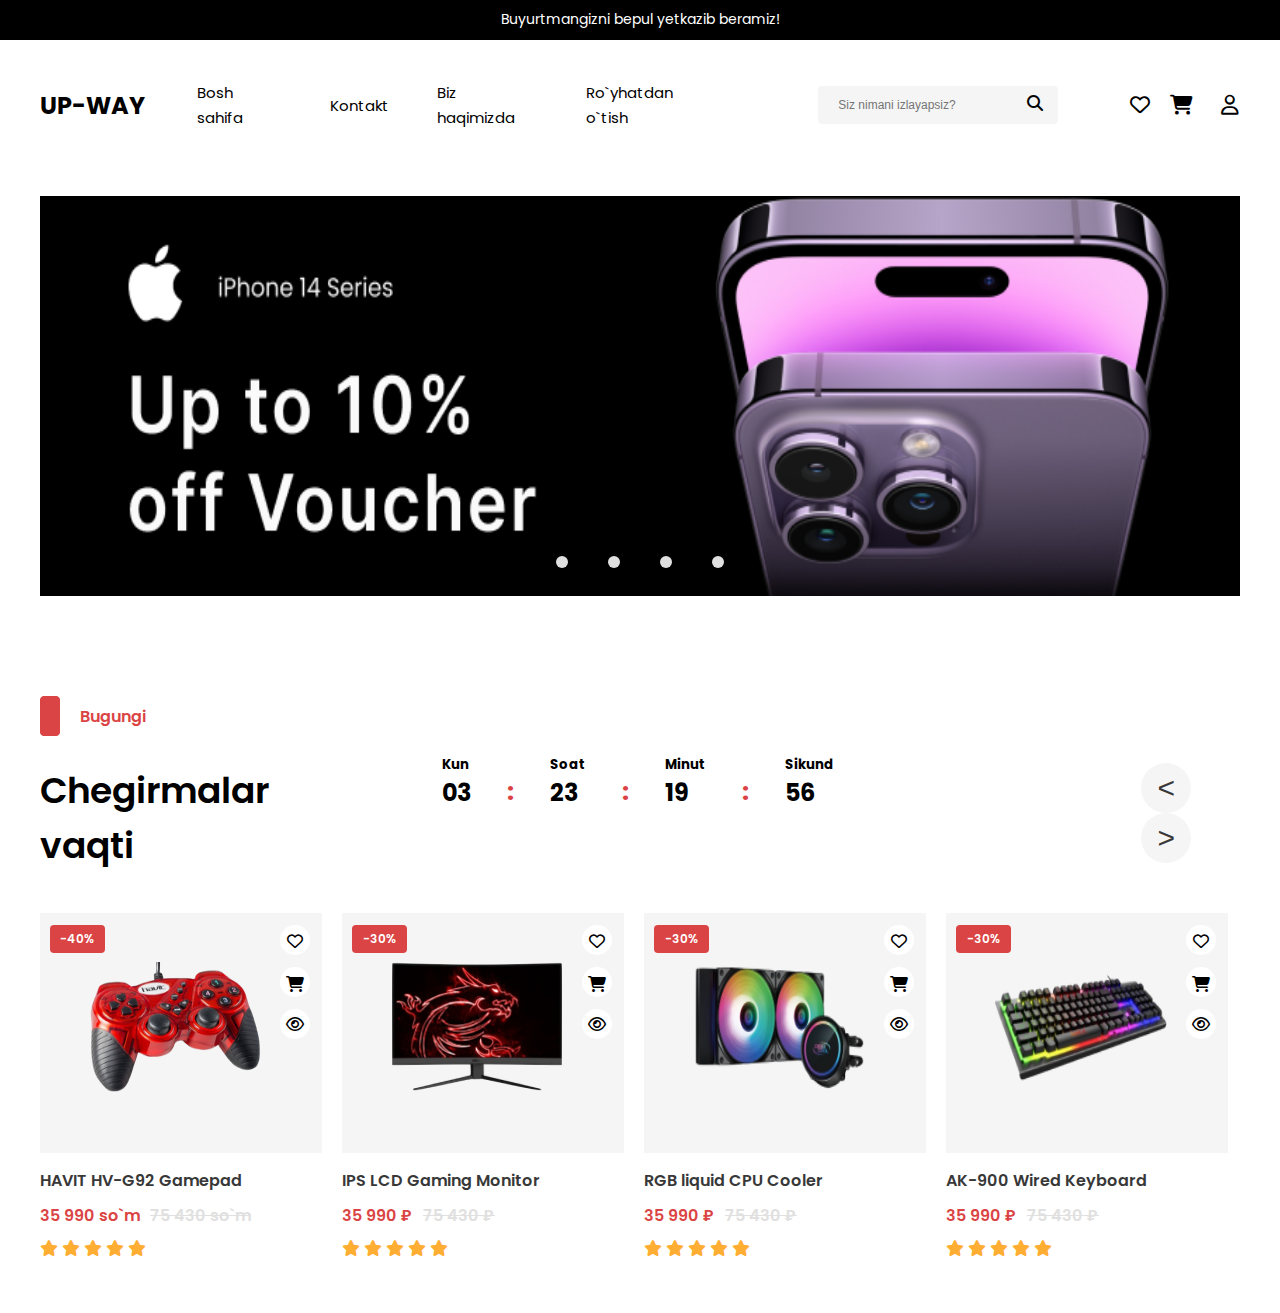
==== index.html @ 51e3fa1f "main" ====
<!DOCTYPE html>
<html lang="en">
<head>
    <meta charset="UTF-8">
    <meta name="viewport" content="width=device-width, initial-scale=1.0">
    <title>Document</title>
    <link rel="stylesheet" href="style/style.css">
    <link rel="stylesheet" href="fontawesome-free-6.5.1-web/css/all.min.css">
    <link rel="preconnect" href="https://fonts.googleapis.com">
<link rel="preconnect" href="https://fonts.gstatic.com" crossorigin>
<link href="https://fonts.googleapis.com/css2?family=Poppins&display=swap" rel="stylesheet">
</head>
<body>
    <header>
        <div class="head_content">
            <p>Buyurtmangizni bepul yetkazib beramiz!</p>
 </div>
     <nav class="navbar">
        <p class="logo">UP-WAY</p>
        <ul class="menu">
            <li><a href="">Bosh sahifa</a></li>
            <li><a href="">Kontakt</a></li>
            <li><a href="">Biz haqimizda</a></li>
            <li><a href="">Ro`yhatdan o`tish</a></li>
        </ul>
        <form  action="">
            <input class="search" type="text" placeholder="Siz nimani izlayapsiz?">
            <i class="fa-solid fa-magnifying-glass"></i>
        </form>
        <div class="iconca">
            <i class="fa-regular fa-heart"></i>
            <i class="fa-solid fa-cart-shopping"></i>
            <i class="fa-regular fa-user"></i>
        </div>
     </nav>
    </header>
    <main>
        <div class="slider-main">
        <div class="slider">
            <div class="slides">
                <input type="radio" name="radio-btn" id="radio1">
                <input type="radio" name="radio-btn" id="radio2">
                <input type="radio" name="radio-btn" id="radio3">
                <input type="radio" name="radio-btn" id="radio4">
                <div class="slide first">
                     <img src="img/ele.png" alt="">
                </div>
                <div class="slide">
                    <img src="img/Rectangle 20.png" alt="">
               </div>
               <div class="slide">
                <img src="img/Rectangle 21.png" alt="">
           </div>
           <div class="slide">
            <img src="img/Rectangle 22.png" alt="">
       </div>
       <div class="navigation-auto">
        <div class="auto-btn1"></div>
        <div class="auto-btn2"></div>
        <div class="auto-btn3"></div>
        <div class="auto-btn4"></div>
       </div>
            </div>
            <div class="navigation-manual">
                <label for="radio1" class="manual-btn"></label>
                <label for="radio2" class="manual-btn"></label>
                <label for="radio3" class="manual-btn"></label>
                <label for="radio4" class="manual-btn"></label>
            </div>
        </div>
    </div>
    <section class="container">
            <div class="day">
            <img src="img/Rectangle 18.png" alt="">
            <p>Bugungi</p>
        </div>
        <div class="sale-time">
            <p class="sale-time-p">Chegirmalar vaqti</p>
             <div class="time">
            <div class="days">
                <h5>Kun</h5>
                <h2>03</h2>
            </div>
            <p class="point">:</p>
            <div class="hours">
                <h5>Soat</h5>
                <h2>23</h2>
            </div>
            <p class="point">:</p>
            <div class="minutes">
                <h5>Minut</h5>
                <h2>19</h2>
            </div>
            <p class="point">:</p>
            <div class="seconds">
                <h5>Sikund</h5>
                <h2>56</h2>
            </div>
        </div>
             <div class="scroll">
                <button id="prev-slide" class="slide-button"><</button>
                <button id="next-slide" class="slide-button">></button>
            </div>
        </div>
        <div class="slider-wrapper">
            <div class="image-list">
        <div class="product">
            <div class="product-img">
               <p class="discount">-40%</p>
               <div class="product-iconca">
               <div class="heart">
                <i class="fa-regular fa-heart"></i>
            </div>
            <div class="shopping">
                <i class="fa-solid fa-cart-shopping"></i>
            </div>
            <div class="eye">
                <i class="fa-regular fa-eye"></i>
            </div>
        </div>
                <img src="img/g92-2-500x500 1.png" alt="">
            </div>
            <div class="slider-text">
                <p class="category">HAVIT HV-G92 Gamepad</p>
             <div class="price-buy">
                <p class="sale">35 990 so`m</p>
                <del class="price">
                    <p>75 430 so`m</p>
                </del>
             </div>
             <div class="star">
                <i class="fa-solid fa-star"></i>
                <i class="fa-solid fa-star"></i>
                <i class="fa-solid fa-star"></i>
                <i class="fa-solid fa-star"></i>
                <i class="fa-solid fa-star"></i>
            </div>
            </div>
        </div>
        <div class="product">
            <div class="product-img">
            <p class="discount">-30%</p>
            <div class="product-iconca">
            <div class="heart">
            <i class="fa-regular fa-heart"></i>
        </div>
        <div class="shopping">
            <i class="fa-solid fa-cart-shopping"></i>
        </div>
        <div class="eye">
            <i class="fa-regular fa-eye"></i>
        </div>
    </div>
                <img src="img/g27cq4-500x500 1.png" alt="">
            </div>
            <div class="details">
                <p class="category">IPS LCD Gaming Monitor</p>
             <div class="price-buy">
                <p class="sale">35 990 ₽</p>
                <del class="price">
                    <p>75 430 ₽</p>
                </del>
             </div>
            </div>
            <div class="star">
                <i class="fa-solid fa-star"></i>
                <i class="fa-solid fa-star"></i>
                <i class="fa-solid fa-star"></i>
                <i class="fa-solid fa-star"></i>
                <i class="fa-solid fa-star"></i>
            </div>
        </div>
        <div class="product">
            <div class="product-img">
            <p class="discount">-30%</p>
            <div class="product-iconca">
            <div class="heart">
            <i class="fa-regular fa-heart"></i>
        </div>
        <div class="shopping">
            <i class="fa-solid fa-cart-shopping"></i>
        </div>
        <div class="eye">
            <i class="fa-regular fa-eye"></i>
        </div>
    </div>
                <img src="img/gammaxx-l240-argb-1-500x500 1.png" alt="">
            </div>
            <div class="details">
                <p class="category">RGB liquid CPU Cooler</p>
             <div class="price-buy">
                <p class="sale">35 990 ₽</p>
                <del class="price">
                    <p>75 430 ₽</p>
                </del>
             </div>
            </div>
            <div class="star">
                <i class="fa-solid fa-star"></i>
                <i class="fa-solid fa-star"></i>
                <i class="fa-solid fa-star"></i>
                <i class="fa-solid fa-star"></i>
                <i class="fa-solid fa-star"></i>
            </div>
        </div>
        <div class="product">
            <div class="product-img">
            <p class="discount">-30%</p>
            <div class="product-iconca">
            <div class="heart">
            <i class="fa-regular fa-heart"></i>
        </div>
        <div class="shopping">
            <i class="fa-solid fa-cart-shopping"></i>
        </div>
        <div class="eye">
            <i class="fa-regular fa-eye"></i>
        </div>
    </div>
                <img src="img/ak-900-01-500x500 1.png" alt="">
            </div>
            <div class="details">
                <p class="category">AK-900 Wired Keyboard</p>
             <div class="price-buy">
                <p class="sale">35 990 ₽</p>
                <del class="price">
                    <p>75 430 ₽</p>
                </del>
             </div>
             <div class="star">
                <i class="fa-solid fa-star"></i>
                <i class="fa-solid fa-star"></i>
                <i class="fa-solid fa-star"></i>
                <i class="fa-solid fa-star"></i>
                <i class="fa-solid fa-star"></i>
            </div>
            </div>
        </div>
        <div class="product">
            <div class="product-img">
               <p class="discount">-40%</p>
               <div class="product-iconca">
               <div class="heart">
                <i class="fa-regular fa-heart"></i>
            </div>
            <div class="shopping">
                <i class="fa-solid fa-cart-shopping"></i>
            </div>
            <div class="eye">
                <i class="fa-regular fa-eye"></i>
            </div>
        </div>
                <img src="img/g92-2-500x500 1.png" alt="">
            </div>
            <div class="slider-text">
                <p class="category">HAVIT HV-G92 Gamepad</p>
             <div class="price-buy">
                <p class="sale">35 990 ₽</p>
                <del class="price">
                    <p>75 430 ₽</p>
                </del>
             </div>
             <div class="star">
                <i class="fa-solid fa-star"></i>
                <i class="fa-solid fa-star"></i>
                <i class="fa-solid fa-star"></i>
                <i class="fa-solid fa-star"></i>
                <i class="fa-solid fa-star"></i>
            </div>
            </div>
        </div>
        <div class="product">
            <div class="product-img">
            <p class="discount">-30%</p>
            <div class="product-iconca">
            <div class="heart">
            <i class="fa-regular fa-heart"></i>
        </div>
        <div class="shopping">
            <i class="fa-solid fa-cart-shopping"></i>
        </div>
        <div class="eye">
            <i class="fa-regular fa-eye"></i>
        </div>
    </div>
                <img src="img/g27cq4-500x500 1.png" alt="">
            </div>
            <div class="details">
                <p class="category">IPS LCD Gaming Monitor</p>
             <div class="price-buy">
                <p class="sale">35 990 ₽</p>
                <del class="price">
                    <p>75 430 ₽</p>
                </del>
             </div>
            </div>
            <div class="star">
                <i class="fa-solid fa-star"></i>
                <i class="fa-solid fa-star"></i>
                <i class="fa-solid fa-star"></i>
                <i class="fa-solid fa-star"></i>
                <i class="fa-solid fa-star"></i>
            </div>
        </div>
        <div class="product">
            <div class="product-img">
            <p class="discount">-30%</p>
            <div class="product-iconca">
            <div class="heart">
            <i class="fa-regular fa-heart"></i>
        </div>
        <div class="shopping">
            <i class="fa-solid fa-cart-shopping"></i>
        </div>
        <div class="eye">
            <i class="fa-regular fa-eye"></i>
        </div>
    </div>
                <img src="img/gammaxx-l240-argb-1-500x500 1.png" alt="">
            </div>
            <div class="details">
                <p class="category">RGB liquid CPU Cooler</p>
             <div class="price-buy">
                <p class="sale">35 990 so`m</p>
                <del class="price">
                    <p>75 430 s`om</p>
                </del>
             </div>
            </div>
            <div class="star">
                <i class="fa-solid fa-star"></i>
                <i class="fa-solid fa-star"></i>
                <i class="fa-solid fa-star"></i>
                <i class="fa-solid fa-star"></i>
                <i class="fa-solid fa-star"></i>
            </div>
        </div>
        <div class="product">
            <div class="product-img">
            <p class="discount">-30%</p>
            <div class="product-iconca">
            <div class="heart">
            <i class="fa-regular fa-heart"></i>
        </div>
        <div class="shopping">
            <i class="fa-solid fa-cart-shopping"></i>
        </div>
        <div class="eye">
            <i class="fa-regular fa-eye"></i>
        </div>
    </div>
                <img src="img/ak-900-01-500x500 1.png" alt="">
            </div>
            <div class="details">
                <p class="category">AK-900 Wired Keyboard</p>
             <div class="price-buy">
                <p class="sale">35 990 ₽</p>
                <del class="price">
                    <p>75 430 ₽</p>
                </del>
             </div>
             <div class="star">
                <i class="fa-solid fa-star"></i>
                <i class="fa-solid fa-star"></i>
                <i class="fa-solid fa-star"></i>
                <i class="fa-solid fa-star"></i>
                <i class="fa-solid fa-star"></i>
            </div>
            </div>
        </div>
</div>
</div>
    </section>
    </main>
    <script src="main.js"></script>
</body>
</html>
---- style/style.css ----
*{
    margin: 0;
    padding: 0;
    box-sizing: border-box;
}

body{
    font-family: 'Poppins', sans-serif;
}

.head_content{
    width: 100%;
    height: 40px;
    background-color: black;
}

.head_content p{
    font-size: 14px;
    font-weight: 400;
    color: white;
    text-align: center;
    padding-top: 9px;
}

.navbar{
    max-width: 1200px;
    display: flex;
    justify-content: space-between;
    margin: 40px auto 16px;
    align-items: center;
}

.logo{
    font-size: 24px;
    font-weight: bold; 
}

.menu{
    max-width: 570px;
    display: flex;
    justify-content: space-between;
    align-items: center;
    list-style: none;
}

.menu a{
    text-decoration: none;
    font-size: 15px;
    font-weight: 400;
    color: #000;
    padding-right: 48px;
}

.menu a:hover{
    text-decoration: underline; 
    color: #000;
}

.search{
    width: 240px;
    height: 38px;
    border-radius: 4px;
    background: var(--Secondary, #F5F5F5);
    border: none;
    padding-left: 20px;
    font-size: 12px;
    font-weight: 500;
}

.fa-magnifying-glass{
    position: relative;
    right: 35px;
}

.iconca{
    max-width: 110px;
    display: flex;
    column-gap: 20px;
    align-items: center;
    font-size: 20px;
}

.fa-user{
    border-radius: 50%;
    padding: 8px;
}

.fa-user:active, .fa-user:hover{
    background-color: #DB4444;
    color: white;
}

.slider-main{
    display: flex;
    justify-content: center;
    align-items: center;
}

.slider{
    max-width: 1200px;
    margin: 50px auto 0;
    overflow: hidden;
}

.slides{
    width: 500%;
    height: 500px;
    display: flex;
}

.slides input{
    display: none;
}

.slide{
    width: 20%;
    transition: 2s;
}

.slide img{
    width: 1200px;
    height: 400px;
}

.navigation-manual{
    position: absolute;
    width: 1200px;
    margin-top: -140px;
    display: flex;
    justify-content: center;
}

.manual-btn{
    padding: 6px;
    border-radius: 10px;
    cursor: pointer;
    transition: 0.5s;
    background-color: #E0E0E0;
}

.manual-btn:not(:last-child){
    margin-right: 40px;
}

.manual-btn:hover{
    background-color: #DB4444;
    border: 1px solid white;
    border: none;
}

#radio1:checked ~ .first{
    margin-left: 0;
}

#radio2:checked ~ .first{
    margin-left: -20%;
}

#radio3:checked ~ .first{
    margin-left: -40%;
}

#radio4:checked ~ .first{
    margin-left: -60%;
}

.container{
    max-width: 1200px;
    width: 95%;
    margin: 0 auto;
    align-items: center;
}

.day{
    display: flex;
    column-gap: 20px;
    align-items: center;
}

.day p{
    font-size: 16px;
    font-weight: 600;
    color: #DB4444;
}

.sale-time{
    margin: 27px 0 40px;
    display: flex;
    column-gap: 87px;
}

.sale-time-p{
    font-size: 36px;
    font-weight: 600;
}

.time{
    position: relative;
    display: flex;
    column-gap: 36px;
    bottom: 8px;
}

.point{
    position: relative;
    top: 18px;
    font-size: 25px;
    color: #DB4444;
    font-weight: bold;
}

.days .hours .minutes .seconds h2{
    font-size: 32px;
    font-weight: bold; 
}

.scroll{
    margin-left: 220px;
}

.product-img{
    width: 282px;
    height: 240px;
    background-color: #F5F5F5;
}

.product-img img{
    width: 172px; 
    height: 130px;
    margin: 49px;
}

.product{
    height: 400px;
    position: relative;
}

.discount{
    position: absolute;
    z-index: 1;
    color: white;
    border-radius: 4px;
    background: #DB4444;
    width: 55px;
    height: 28px;
    font-size: 12px;
    font-weight: 600;
    text-align: center;
    padding-top: 5px;
    margin: 12px 0 0 10px;
}

.product-iconca{
    position: absolute;
    z-index: 1;
    align-items: center;
    margin-left: 240px;
}

.heart{
    color: black;
    height: 30px;
    width: 30px;
    border-radius: 50%;
    background-color: white;
    text-align: center;
    padding-top: 4px;
    margin: 12px 0;
}

.heart:hover{
    background-color: #DB4444;
    color: white;
}

.shopping{
    color:black;
    background-color: white;
    width: 30px;
    height: 30px;
    border-radius: 50%;
    text-align: center;
    padding-top: 5px;
    margin:0 0 12px;
}

.shopping:hover{
    background-color: #DB4444;
    color: white;
}

.eye{
    color:black;
    background-color: white;
    width: 30px;
    height: 30px;
    border-radius: 50%;
    text-align: center;
    padding-top: 3px;
}

.eye:hover{
    background-color: #DB4444;
    color: white;
}

.slider-wrapper .image-list{   
    display: grid;
    gap: 20px;
    overflow-x: auto;
    grid-template-columns:repeat(10, 1fr) ;
}

.slider-wrapper .image-list .image-list{
    width: 325px;
    height: 400px;
    object-fit: cover;
}

.slider-wrapper .image-list::-webkit-scrollbar{
    display: none;
}

.slide-button{
    width: 50px;
    height: 50px;
    background-color: #F5F5F5;
    color: #383838;
    border-radius: 50px;
    border: none;
    cursor: pointer;
    font-size: 30px;
    outline: none;
}

.category{
    font-size: 16px;
    font-weight: 600;
    color: #383838;
    margin: 15px 0 10px;
}

.price-buy{
    max-width: 280px;
    display: flex;
    justify-content: flex-start;
    align-items: center;
}

.sale{
    font-size: 16px;
    color: #DB4444;
    font-weight: 600;
}

.price{
    font-size: 16px;
    color: #E0E0E0;
    font-weight: 600;
    padding-left: 10px;
}

.star{
    margin-top: 8px;
    color: #FFAD33;
}
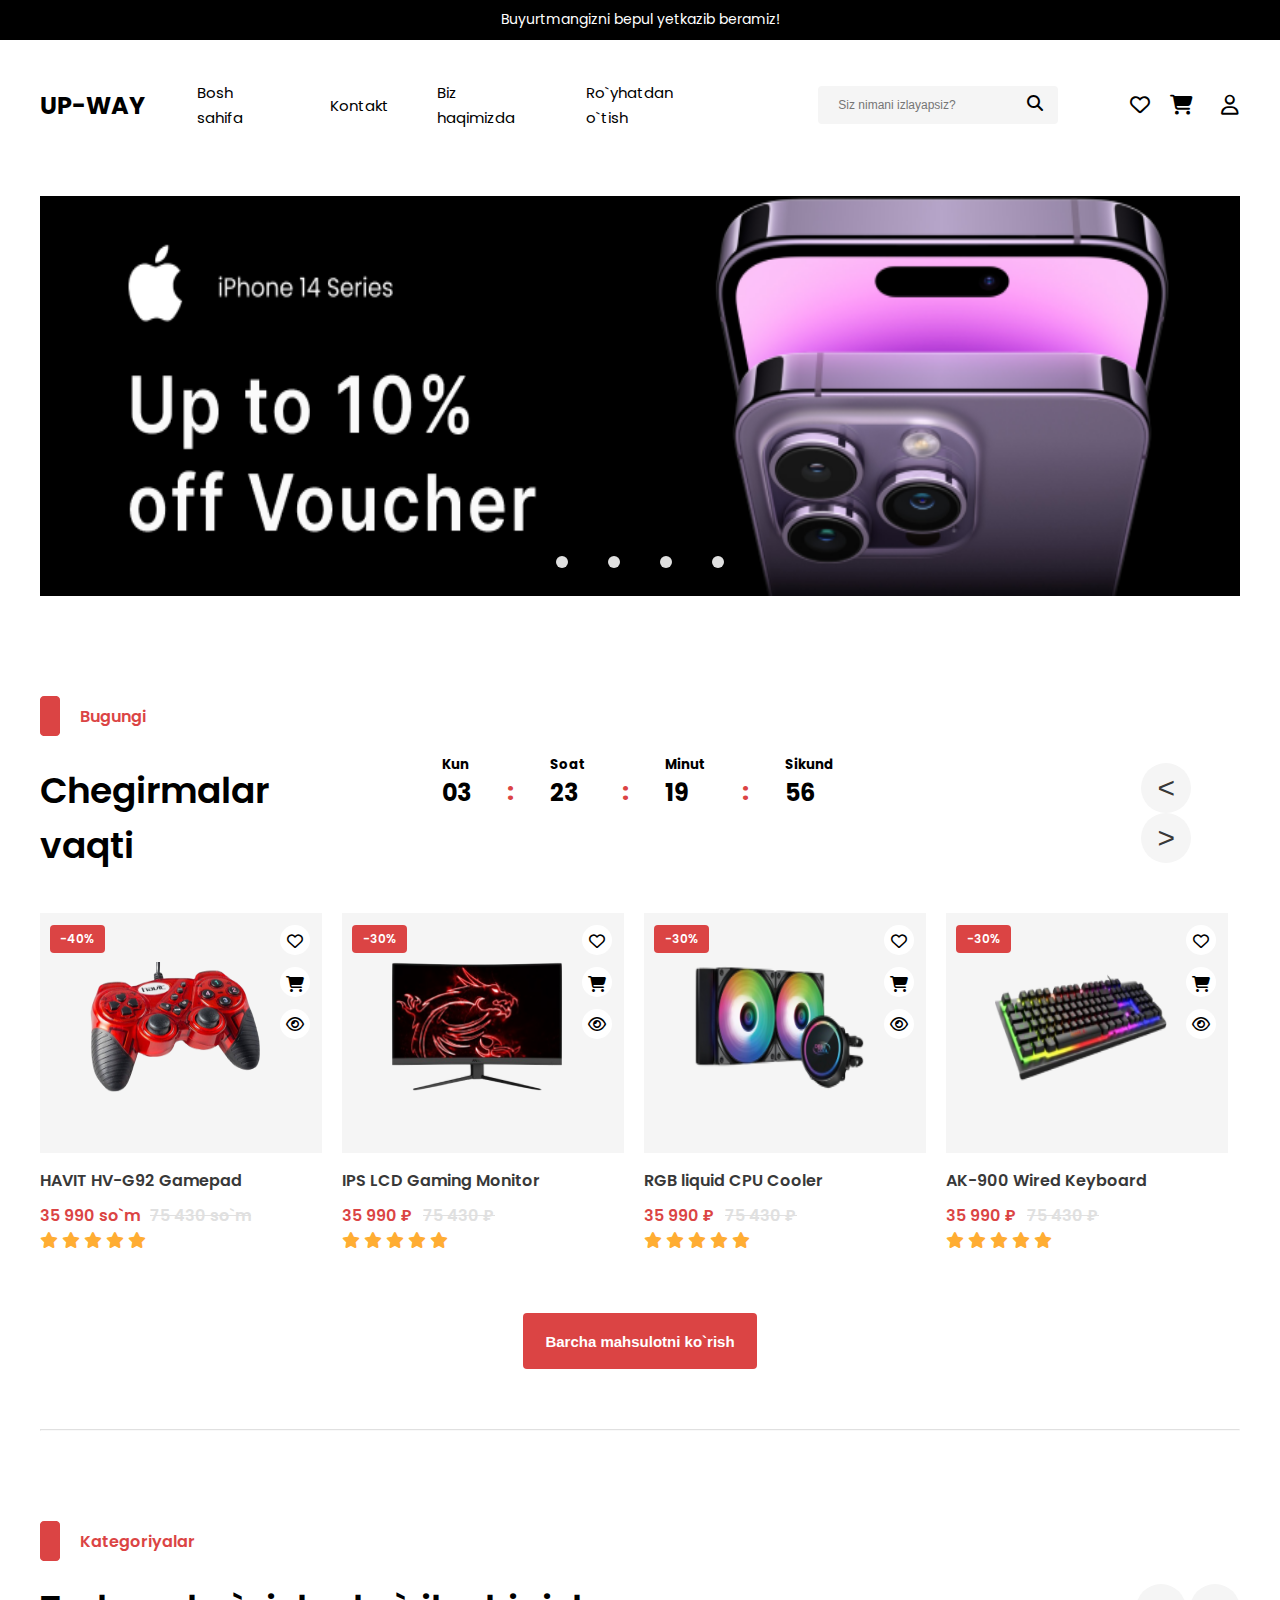
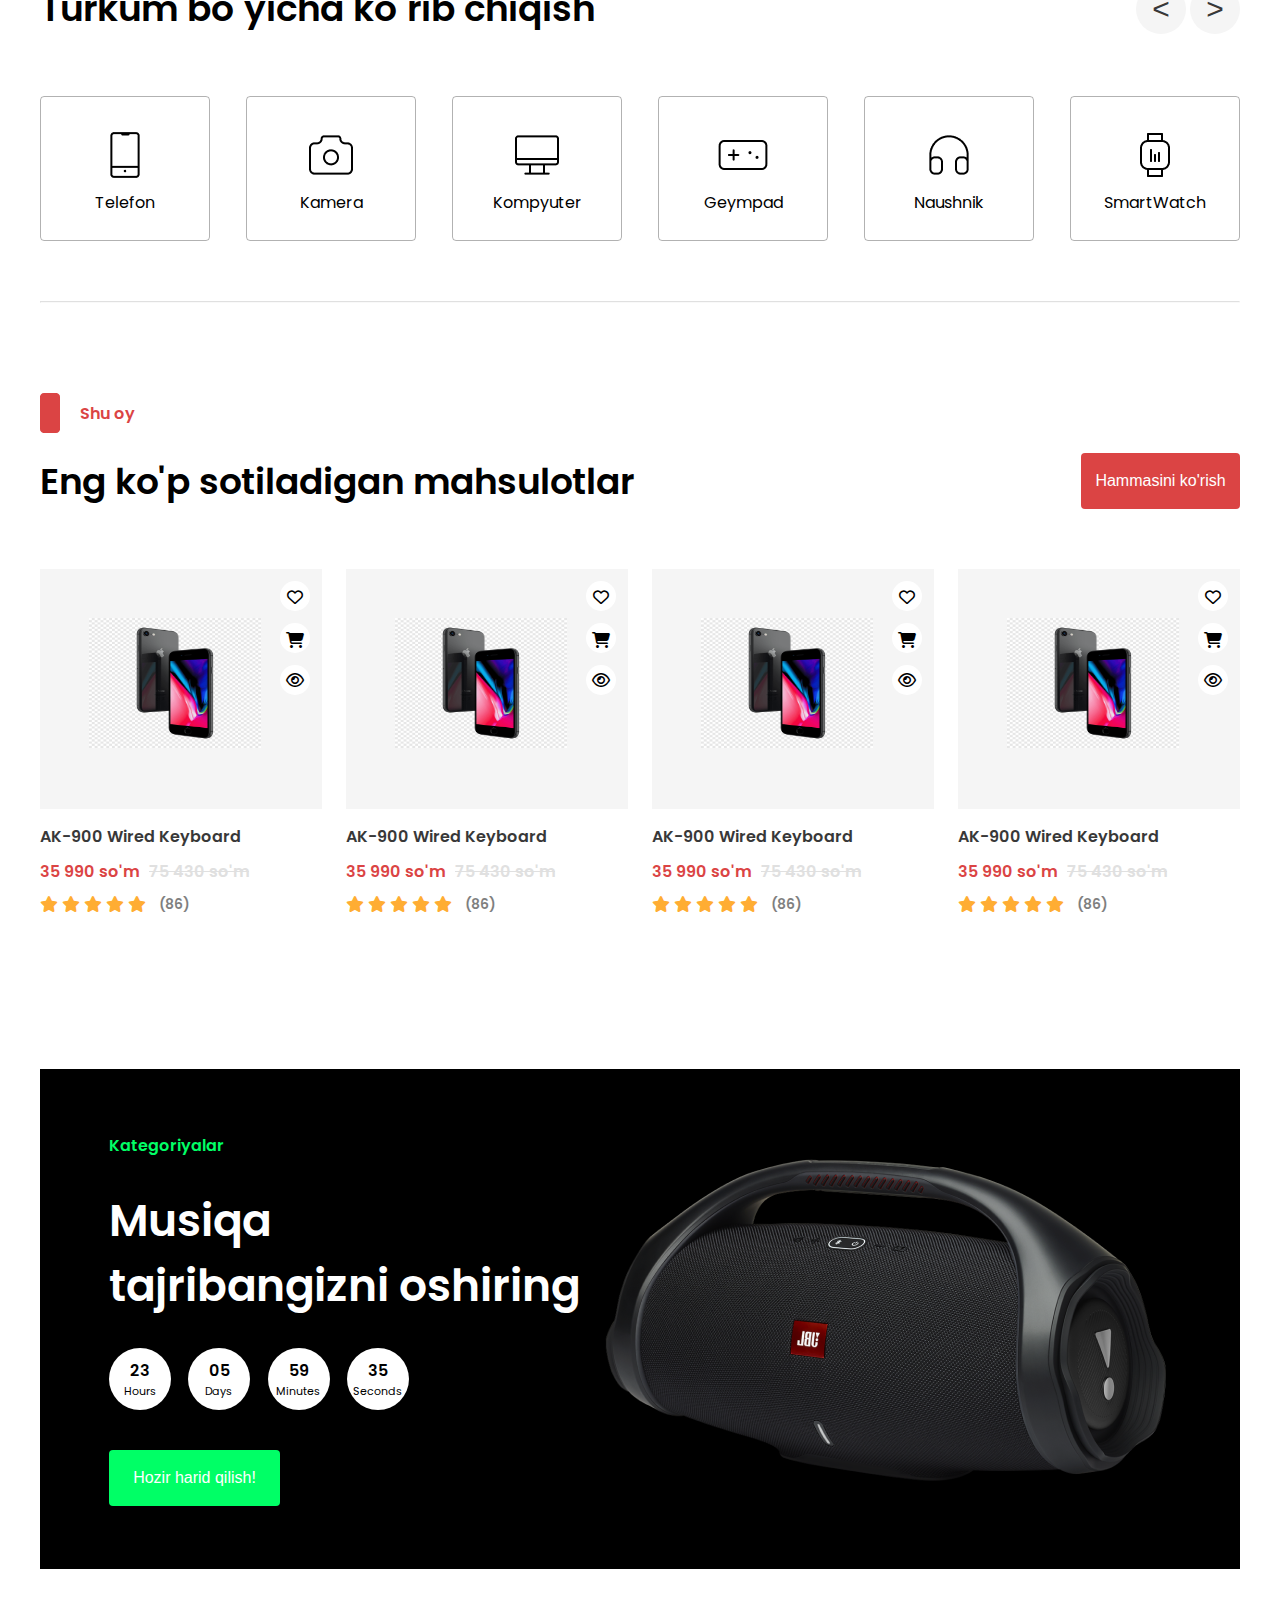
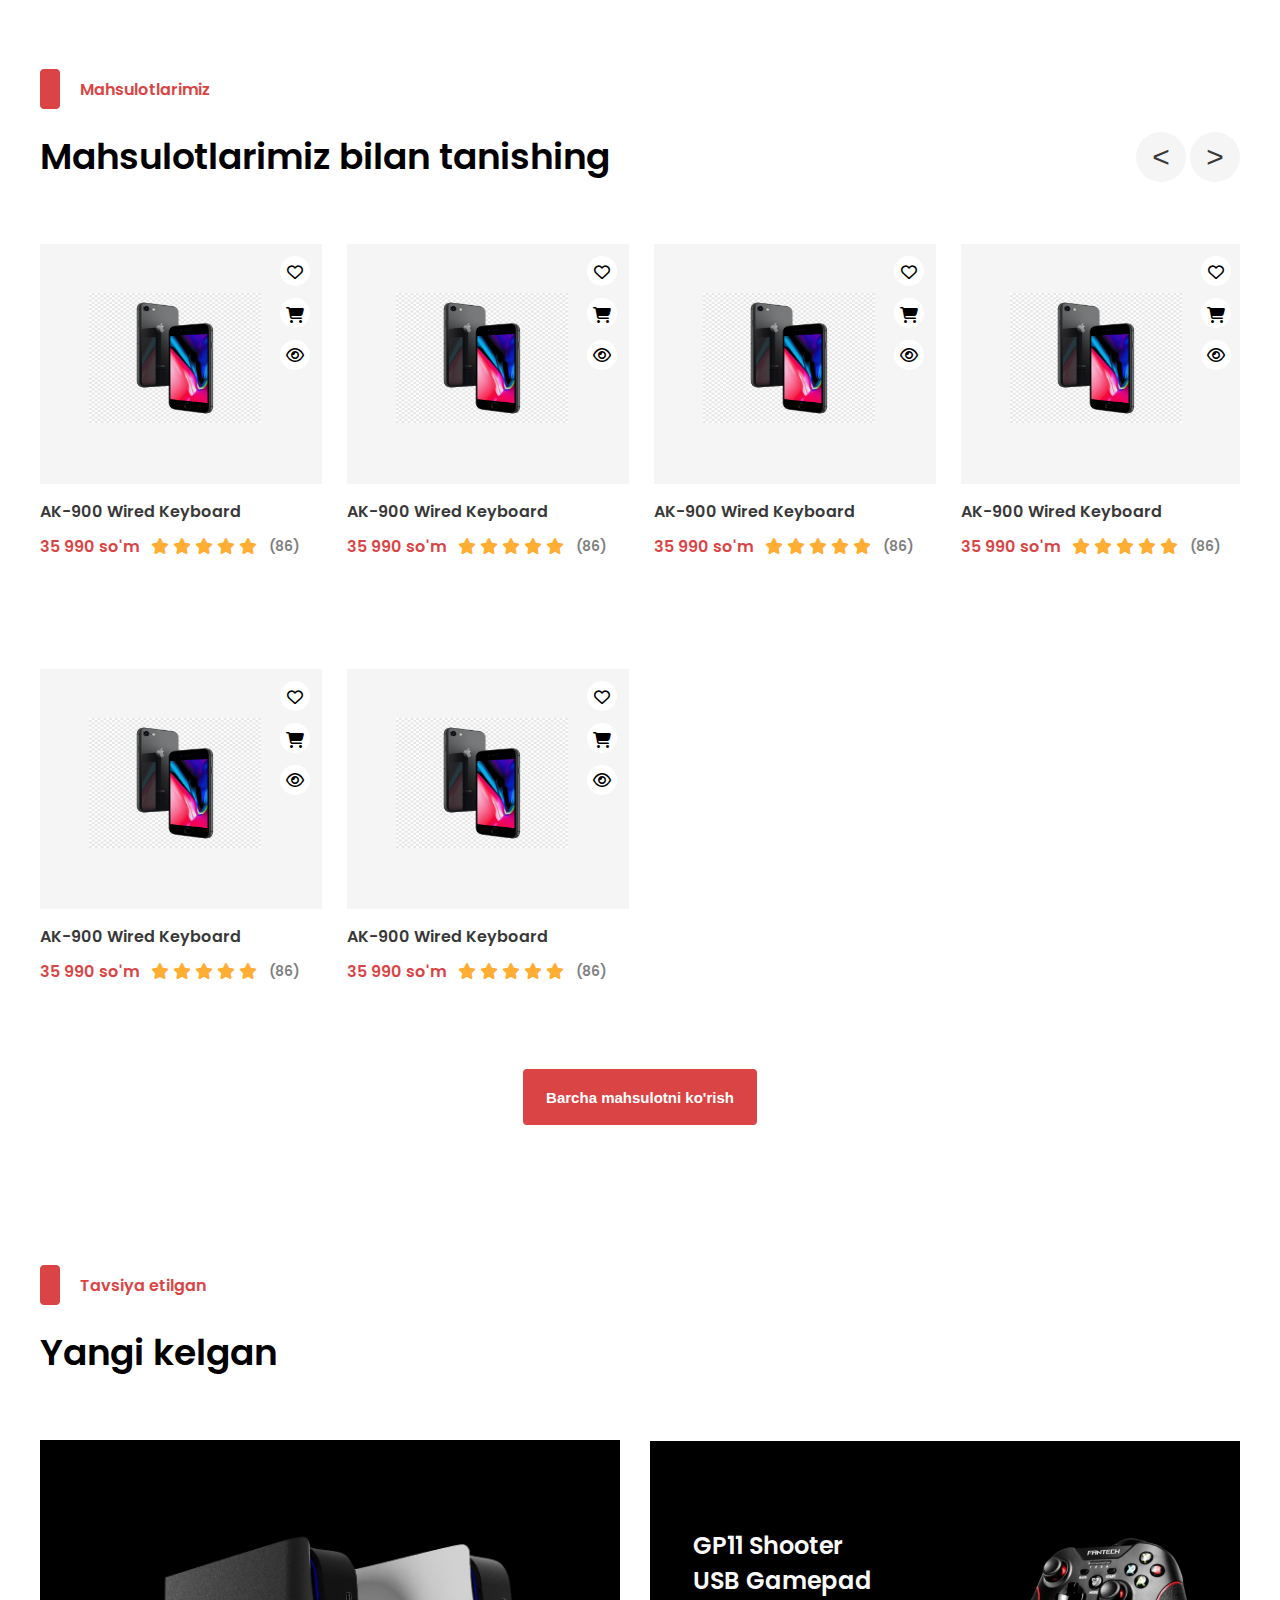
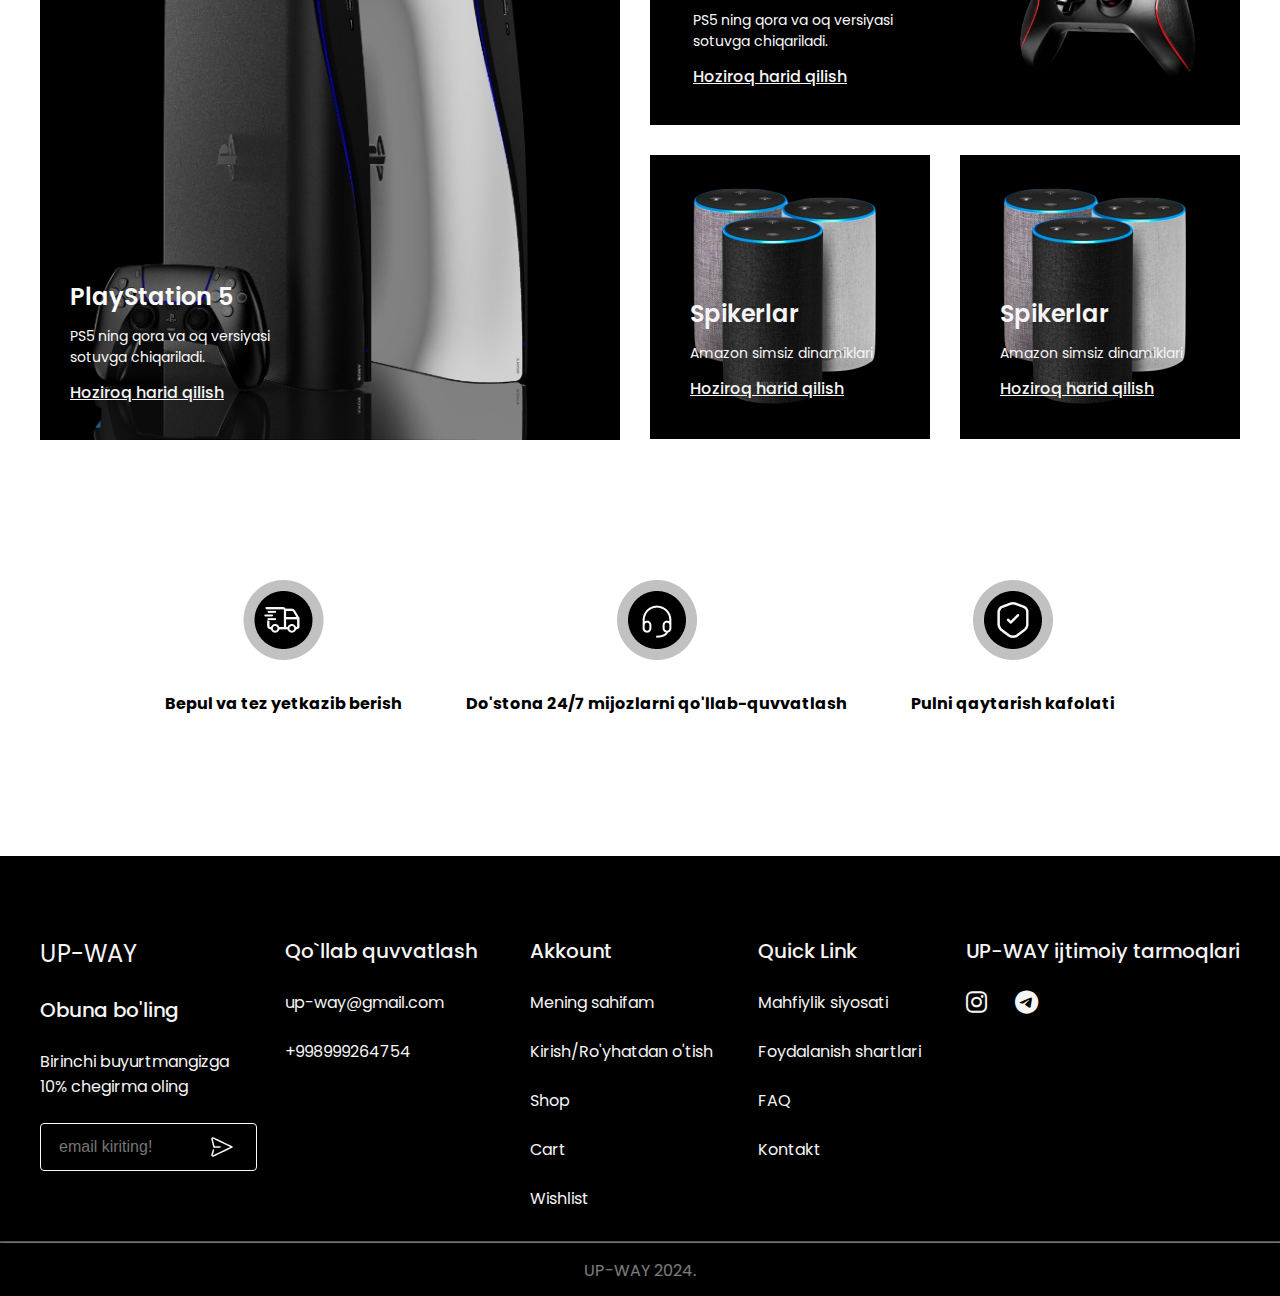
==== commit d2c301dd: "home end" ====
--- a/index.html
+++ b/index.html
@@ -75,7 +75,7 @@
             <p>Bugungi</p>
         </div>
         <div class="sale-time">
-            <p class="sale-time-p">Chegirmalar vaqti</p>
+            <p class="title-p">Chegirmalar vaqti</p>
              <div class="time">
             <div class="days">
                 <h5>Kun</h5>
@@ -370,8 +370,618 @@
         </div>
 </div>
 </div>
+<button class="product-btn">Barcha mahsulotni ko`rish</button>
+<hr class="hr">
+    </section>
+    <div class="category-content">
+        <div class="day">
+            <img src="img/Rectangle 18.png" alt="">
+            <p>Kategoriyalar</p>
+        </div>
+        <div class="category-head">
+            <p class="title-p">Turkum bo`yicha ko`rib chiqish</p>
+            <div class="scroll2">
+                <button id="prev-slide2" class="slide-button2"><</button>
+                <button id="next-slide" class="slide-button2">></button>
+            </div>
+        </div>
+         <div class="category-item">
+            <div class="category-list">
+            <div class="category-about">
+                <img src="img/Category-CellPhone.png" alt="">
+                <p>Telefon</p>
+            </div>
+            <div class="category-about">
+                <img src="img/Category-Camera (1).png" alt="">
+                <p>Kamera</p>
+            </div>
+            <div class="category-about">
+                <img src="img/Category-Computer.png" alt="">
+                <p>Kompyuter</p>
+            </div>
+            <div class="category-about">
+                <img src="img/Category-Gamepad.png" alt="">
+                <p>Geympad</p>
+            </div>
+            <div class="category-about">
+                <img src="img/Category-Headphone.png" alt="">
+                <p>Naushnik</p>
+            </div>
+            <div class="category-about">
+                <img src="img/Category-SmartWatch (1).png" alt="">
+                <p>SmartWatch</p>
+            </div>
+            <div class="category-about">
+                <img src="img/Category-CellPhone.png" alt="">
+                <p>Telefon</p>
+            </div>
+            <div class="category-about">
+                <img src="img/Category-Camera (1).png" alt="">
+                <p>Kamera</p>
+            </div>
+            <div class="category-about">
+                <img src="img/Category-Computer.png" alt="">
+                <p>Kompyuter</p>
+            </div>
+            <div class="category-about">
+                <img src="img/Category-Gamepad.png" alt="">
+                <p>Geympad</p>
+            </div>
+            <div class="category-about">
+                <img src="img/Category-Headphone.png" alt="">
+                <p>Naushnik</p>
+            </div>
+            <div class="category-about">
+                <img src="img/Category-SmartWatch (1).png" alt="">
+                <p>SmartWatch</p>
+            </div>
+         </div>
+        </div>
+        <hr class="hr">
+    </div>
+    <section class="this-month">
+        <div class="day">
+            <img src="img/Rectangle 18.png" alt="">
+            <p>Shu oy</p>
+        </div>
+        <div class="category-head">
+            <p class="title-p">Eng ko'p sotiladigan mahsulotlar</p>
+                <button class="best-sell">Hammasini ko'rish</button>
+        </div>
+        <div class="best-sell-product">
+            <div class="product">
+                <div class="product-img">
+                <div class="product-iconca">
+                <div class="heart">
+                <i class="fa-regular fa-heart"></i>
+            </div>
+            <div class="shopping">
+                <i class="fa-solid fa-cart-shopping"></i>
+            </div>
+            <div class="eye">
+                <i class="fa-regular fa-eye"></i>
+            </div>
+        </div>
+                    <img src="img/ipone.png" alt="">
+                </div>
+                <div class="details">
+                    <p class="category">AK-900 Wired Keyboard</p>
+                 <div class="price-buy">
+                    <p class="sale">35 990 so'm</p>
+                    <del class="price">
+                        <p>75 430 so'm</p>
+                    </del>
+                 </div>
+                 <div class="star-up">
+                 <div class="star">
+                    <i class="fa-solid fa-star"></i>
+                    <i class="fa-solid fa-star"></i>
+                    <i class="fa-solid fa-star"></i>
+                    <i class="fa-solid fa-star"></i>
+                    <i class="fa-solid fa-star"></i>
+                </div>
+                <p class="star-up-p">(86)</p>
+            </div>
+                </div>
+            </div>
+            <div class="product">
+                <div class="product-img">
+                <div class="product-iconca">
+                <div class="heart">
+                <i class="fa-regular fa-heart"></i>
+            </div>
+            <div class="shopping">
+                <i class="fa-solid fa-cart-shopping"></i>
+            </div>
+            <div class="eye">
+                <i class="fa-regular fa-eye"></i>
+            </div>
+        </div>
+                    <img src="img/ipone.png" alt="">
+                </div>
+                <div class="details">
+                    <p class="category">AK-900 Wired Keyboard</p>
+                 <div class="price-buy">
+                    <p class="sale">35 990 so'm</p>
+                    <del class="price">
+                        <p>75 430 so'm</p>
+                    </del>
+                 </div>
+                 <div class="star-up">
+                 <div class="star">
+                    <i class="fa-solid fa-star"></i>
+                    <i class="fa-solid fa-star"></i>
+                    <i class="fa-solid fa-star"></i>
+                    <i class="fa-solid fa-star"></i>
+                    <i class="fa-solid fa-star"></i>
+                </div>
+                <p class="star-up-p">(86)</p>
+            </div>
+                </div>
+            </div>
+            <div class="product">
+                <div class="product-img">
+                <div class="product-iconca">
+                <div class="heart">
+                <i class="fa-regular fa-heart"></i>
+            </div>
+            <div class="shopping">
+                <i class="fa-solid fa-cart-shopping"></i>
+            </div>
+            <div class="eye">
+                <i class="fa-regular fa-eye"></i>
+            </div>
+        </div>
+                    <img src="img/ipone.png" alt="">
+                </div>
+                <div class="details">
+                    <p class="category">AK-900 Wired Keyboard</p>
+                 <div class="price-buy">
+                    <p class="sale">35 990 so'm</p>
+                    <del class="price">
+                        <p>75 430 so'm</p>
+                    </del>
+                 </div>
+                 <div class="star-up">
+                 <div class="star">
+                    <i class="fa-solid fa-star"></i>
+                    <i class="fa-solid fa-star"></i>
+                    <i class="fa-solid fa-star"></i>
+                    <i class="fa-solid fa-star"></i>
+                    <i class="fa-solid fa-star"></i>
+                </div>
+                <p class="star-up-p">(86)</p>
+            </div>
+                </div>
+            </div>
+            <div class="product">
+                <div class="product-img">
+                <div class="product-iconca">
+                <div class="heart">
+                <i class="fa-regular fa-heart"></i>
+            </div>
+            <div class="shopping">
+                <i class="fa-solid fa-cart-shopping"></i>
+            </div>
+            <div class="eye">
+                <i class="fa-regular fa-eye"></i>
+            </div>
+        </div>
+                    <img src="img/ipone.png" alt="">
+                </div>
+                <div class="details">
+                    <p class="category">AK-900 Wired Keyboard</p>
+                 <div class="price-buy">
+                    <p class="sale">35 990 so'm</p>
+                    <del class="price">
+                        <p>75 430 so'm</p>
+                    </del>
+                 </div>
+                 <div class="star-up">
+                 <div class="star">
+                    <i class="fa-solid fa-star"></i>
+                    <i class="fa-solid fa-star"></i>
+                    <i class="fa-solid fa-star"></i>
+                    <i class="fa-solid fa-star"></i>
+                    <i class="fa-solid fa-star"></i>
+                </div>
+                <p class="star-up-p">(86)</p>
+            </div>
+                </div>
+            </div>
+        </div>
+    </section>
+    <div class="content-music">
+        <div class="music">
+            <p class="music-p">Kategoriyalar</p>
+            <h3>Musiqa <br> tajribangizni oshiring</h3>
+            <div class="music-time">
+                <div class="time-hour">
+                    <p class="time-number">23</p>
+                    <p class="time-text">Hours</p>
+                </div>
+                <div class="time-day">
+                    <p class="time-number">05</p>
+                    <p class="time-text">Days</p>
+                </div>
+                <div class="time-minute">
+                    <p class="time-number">59</p>
+                    <p class="time-text">Minutes</p>
+                </div>
+                <div class="time-second">
+                    <p class="time-number">35</p>
+                    <p class="time-text">Seconds</p>
+                </div>
+            </div>
+            <button class="buy-now">Hozir harid qilish!</button>
+        </div>
+        <img src="img/JBL_BOOMBOX_2_HERO_020_x1 (1) 1.png" alt="">
+    </div>
+    <section class="our-product">
+        <div class="day">
+            <img src="img/Rectangle 18.png" alt="">
+            <p>Mahsulotlarimiz</p>
+        </div>
+        <div class="category-head">
+            <p class="title-p">Mahsulotlarimiz bilan tanishing</p>
+            <div class="scroll3">
+                <button id="prev-slide3" class="slide-button3"><</button>
+                <button id="next-slide3" class="slide-button3">></button>
+            </div>
+        </div>
+        <!-- product -->
+        <div class="slider-our-product">
+            <div class="product-list">
+                <div class="product">
+                    <div class="product-img">
+                    <div class="product-iconca">
+                    <div class="heart">
+                    <i class="fa-regular fa-heart"></i>
+                </div>
+                <div class="shopping">
+                    <i class="fa-solid fa-cart-shopping"></i>
+                </div>
+                <div class="eye">
+                    <i class="fa-regular fa-eye"></i>
+                </div>
+            </div>
+                        <img src="img/ipone.png" alt="">
+                    </div>
+                    <div class="details">
+                        <p class="category">AK-900 Wired Keyboard</p>
+                     <div class="star-up2">
+                        <p class="sale">35 990 so'm</p>
+                     <div class="star">
+                        <i class="fa-solid fa-star"></i>
+                        <i class="fa-solid fa-star"></i>
+                        <i class="fa-solid fa-star"></i>
+                        <i class="fa-solid fa-star"></i>
+                        <i class="fa-solid fa-star"></i>
+                    </div>
+                    <p class="star-up-p">(86)</p>
+                </div>
+                    </div>
+                </div>
+                <div class="product">
+                    <div class="product-img">
+                    <div class="product-iconca">
+                    <div class="heart">
+                    <i class="fa-regular fa-heart"></i>
+                </div>
+                <div class="shopping">
+                    <i class="fa-solid fa-cart-shopping"></i>
+                </div>
+                <div class="eye">
+                    <i class="fa-regular fa-eye"></i>
+                </div>
+            </div>
+                        <img src="img/ipone.png" alt="">
+                    </div>
+                    <div class="details">
+                        <p class="category">AK-900 Wired Keyboard</p>
+                     <div class="star-up2">
+                        <p class="sale">35 990 so'm</p>
+                     <div class="star">
+                        <i class="fa-solid fa-star"></i>
+                        <i class="fa-solid fa-star"></i>
+                        <i class="fa-solid fa-star"></i>
+                        <i class="fa-solid fa-star"></i>
+                        <i class="fa-solid fa-star"></i>
+                    </div>
+                    <p class="star-up-p">(86)</p>
+                </div>
+                    </div>
+                </div>
+                <div class="product">
+                    <div class="product-img">
+                    <div class="product-iconca">
+                    <div class="heart">
+                    <i class="fa-regular fa-heart"></i>
+                </div>
+                <div class="shopping">
+                    <i class="fa-solid fa-cart-shopping"></i>
+                </div>
+                <div class="eye">
+                    <i class="fa-regular fa-eye"></i>
+                </div>
+            </div>
+                        <img src="img/ipone.png" alt="">
+                    </div>
+                    <div class="details">
+                        <p class="category">AK-900 Wired Keyboard</p>
+                     </div>
+                     <div class="star-up2">
+                        <p class="sale">35 990 so'm</p>
+                     <div class="star">
+                        <i class="fa-solid fa-star"></i>
+                        <i class="fa-solid fa-star"></i>
+                        <i class="fa-solid fa-star"></i>
+                        <i class="fa-solid fa-star"></i>
+                        <i class="fa-solid fa-star"></i>
+                    </div>
+                    <p class="star-up-p">(86)</p>
+                </div>
+                    </div>
+                <div class="product">
+                    <div class="product-img">
+                    <div class="product-iconca">
+                    <div class="heart">
+                    <i class="fa-regular fa-heart"></i>
+                </div>
+                <div class="shopping">
+                    <i class="fa-solid fa-cart-shopping"></i>
+                </div>
+                <div class="eye">
+                    <i class="fa-regular fa-eye"></i>
+                </div>
+            </div>
+                        <img src="img/ipone.png" alt="">
+                    </div>
+                    <div class="details">
+                        <p class="category">AK-900 Wired Keyboard</p>
+                        <div class="star-up2">
+                            <p class="sale">35 990 so'm</p>
+                         <div class="star">
+                            <i class="fa-solid fa-star"></i>
+                            <i class="fa-solid fa-star"></i>
+                            <i class="fa-solid fa-star"></i>
+                            <i class="fa-solid fa-star"></i>
+                            <i class="fa-solid fa-star"></i>
+                        </div>
+                        <p class="star-up-p">(86)</p>
+                    </div>
+                    </div>
+                </div>
+                <div class="product">
+                    <div class="product-img">
+                    <div class="product-iconca">
+                    <div class="heart">
+                    <i class="fa-regular fa-heart"></i>
+                </div>
+                <div class="shopping">
+                    <i class="fa-solid fa-cart-shopping"></i>
+                </div>
+                <div class="eye">
+                    <i class="fa-regular fa-eye"></i>
+                </div>
+            </div>
+                        <img src="img/ipone.png" alt="">
+                    </div>
+                    <div class="details">
+                        <p class="category">AK-900 Wired Keyboard</p>
+                        <div class="star-up2">
+                            <p class="sale">35 990 so'm</p>
+                         <div class="star">
+                            <i class="fa-solid fa-star"></i>
+                            <i class="fa-solid fa-star"></i>
+                            <i class="fa-solid fa-star"></i>
+                            <i class="fa-solid fa-star"></i>
+                            <i class="fa-solid fa-star"></i>
+                        </div>
+                        <p class="star-up-p">(86)</p>
+                    </div>
+                    </div>
+                </div>
+                <div class="product">
+                    <div class="product-img">
+                    <div class="product-iconca">
+                    <div class="heart">
+                    <i class="fa-regular fa-heart"></i>
+                </div>
+                <div class="shopping">
+                    <i class="fa-solid fa-cart-shopping"></i>
+                </div>
+                <div class="eye">
+                    <i class="fa-regular fa-eye"></i>
+                </div>
+            </div>
+                        <img src="img/ipone.png" alt="">
+                    </div>
+                    <div class="details">
+                        <p class="category">AK-900 Wired Keyboard</p>
+                        <div class="star-up2">
+                            <p class="sale">35 990 so'm</p>
+                         <div class="star">
+                            <i class="fa-solid fa-star"></i>
+                            <i class="fa-solid fa-star"></i>
+                            <i class="fa-solid fa-star"></i>
+                            <i class="fa-solid fa-star"></i>
+                            <i class="fa-solid fa-star"></i>
+                        </div>
+                        <p class="star-up-p">(86)</p>
+                    </div>
+                    </div>
+                </div>
+                <div class="product">
+                    <div class="product-img">
+                    <div class="product-iconca">
+                    <div class="heart">
+                    <i class="fa-regular fa-heart"></i>
+                </div>
+                <div class="shopping">
+                    <i class="fa-solid fa-cart-shopping"></i>
+                </div>
+                <div class="eye">
+                    <i class="fa-regular fa-eye"></i>
+                </div>
+            </div>
+                        <img src="img/ipone.png" alt="">
+                    </div>
+                    <div class="details">
+                        <p class="category">AK-900 Wired Keyboard</p>
+                        <div class="star-up2">
+                            <p class="sale">35 990 so'm</p>
+                         <div class="star">
+                            <i class="fa-solid fa-star"></i>
+                            <i class="fa-solid fa-star"></i>
+                            <i class="fa-solid fa-star"></i>
+                            <i class="fa-solid fa-star"></i>
+                            <i class="fa-solid fa-star"></i>
+                        </div>
+                        <p class="star-up-p">(86)</p>
+                    </div>
+                    </div>
+                </div>
+                <div class="product">
+                    <div class="product-img">
+                    <div class="product-iconca">
+                    <div class="heart">
+                    <i class="fa-regular fa-heart"></i>
+                </div>
+                <div class="shopping">
+                    <i class="fa-solid fa-cart-shopping"></i>
+                </div>
+                <div class="eye">
+                    <i class="fa-regular fa-eye"></i>
+                </div>
+            </div>
+                        <img src="img/ipone.png" alt="">
+                    </div>
+                    <div class="details">
+                        <p class="category">AK-900 Wired Keyboard</p>
+                        <div class="star-up2">
+                            <p class="sale">35 990 so'm</p>
+                         <div class="star">
+                            <i class="fa-solid fa-star"></i>
+                            <i class="fa-solid fa-star"></i>
+                            <i class="fa-solid fa-star"></i>
+                            <i class="fa-solid fa-star"></i>
+                            <i class="fa-solid fa-star"></i>
+                        </div>
+                        <p class="star-up-p">(86)</p>
+                    </div>
+                    </div>
+                </div>
+            </div>
+            </div>
+            <button class="product-btn">Barcha mahsulotni ko'rish</button>
+    </section>
+    <div class="featured">
+        <div class="day">
+            <img src="img/Rectangle 18.png" alt="">
+            <p>Tavsiya etilgan</p>
+        </div>
+        <div class="category-head">
+            <p class="title-p">Yangi kelgan</p>
+        </div>
+        <div class="new-arrival">
+            <div class="new-arrival1">
+                <img class="new-arrival-img" src="img/ps5-slim-goedkope-playstation_large 1.png" alt="">
+                <div class="new-arrival-text">
+                    <h5 class="new-arrival-category">PlayStation 5</h5>
+                    <p class="new-arrival-p">PS5 ning qora va oq versiyasi sotuvga chiqariladi.</p>
+                    <a class="new-arrival-a" href="">Hoziroq harid qilish</a>
+                </div>
+            </div>
+            <div class="new-arrival2">
+            <div class="new-arrival2-1">
+                <div class="new-arrival-text2">
+                    <h5 class="new-arrival-category">GP11 Shooter USB Gamepad</h5>
+                    <p class="new-arrival-p">PS5 ning qora va oq versiyasi sotuvga chiqariladi.</p>
+                    <a class="new-arrival-a" href="">Hoziroq harid qilish</a>
+                </div>
+                <img  src="img/GP11_PRD3 1.png" alt="">
+            </div>
+            <div class="new-arrival2-2">
+                <div class="new-arrival2-3">
+<img class="new-arrival-img2" src="img/69-694768_amazon-echo-png-clipart-transparent-amazon-echo-png 1@2x.png" alt="">
+<div class="new-arrival-text3">
+    <h5 class="new-arrival-category">Spikerlar</h5>
+    <p class="new-arrival-p">Amazon simsiz dinamiklari</p>
+    <a class="new-arrival-a" href="">Hoziroq harid qilish</a>
+</div>
+                </div>
+                <div class="new-arrival2-3">
+                    <img class="new-arrival-img2" src="img/69-694768_amazon-echo-png-clipart-transparent-amazon-echo-png 1@2x.png" alt="">
+                    <div class="new-arrival-text3">
+                        <h5 class="new-arrival-category">Spikerlar</h5>
+                        <p class="new-arrival-p">Amazon simsiz dinamiklari</p>
+                        <a class="new-arrival-a" href="">Hoziroq harid qilish</a>
+                    </div>
+                </div>
+            </div>
+            </div>
+        </div>
+    </div>
+    <section class="service">
+        <div class="service-item">
+            <img src="img/Services.png" alt="">
+            <h5>Bepul va tez yetkazib berish</h5>
+        </div>
+        <div class="service-item">
+            <img src="img/Services (1).png" alt="">
+            <h5>Do'stona 24/7 mijozlarni qo'llab-quvvatlash</h5>
+        </div>
+        <div class="service-item">
+            <img src="img/Services (2).png" alt="">
+            <h5>Pulni qaytarish kafolati</h5>
+        </div>
     </section>
     </main>
+    <footer>
+        <div class="footer">
+        <div class="footer-item">
+      <p class="logo-footer">UP-WAY</p>
+      <p class="footer-p">Obuna bo'ling</p>
+      <p class="footer-p2">Birinchi buyurtmangizga 10% chegirma oling</p>
+      <form class="form" action="">
+        <input type="text" placeholder="email kiriting!">
+        <img src="img/icon-send.png" alt="">
+      </form>
+    </div>
+    <div class="footer-item">
+        <p class="footer-p">Qo`llab quvvatlash</p>
+        <p class="footer-p2" >up-way@gmail.com</p>
+        <p class="footer-p2">+998999264754</p>
+    </div>
+    <div class="footer-item">
+        <p class="footer-p">Akkount</p>
+        <ul class="footer-ul">
+            <li><a href="">Mening sahifam</a></li>
+            <li><a href="">Kirish/Ro'yhatdan o'tish</a></li>
+            <li><a href="">Shop</a></li>
+            <li><a href="">Cart</a></li>
+            <li><a href="">Wishlist</a></li>
+        </ul>
+    </div>
+    <div class="footer-item">
+        <p class="footer-p">Quick Link</p>
+        <ul class="footer-ul">
+            <li><a href="">Mahfiylik siyosati</a></li>
+            <li><a href="">Foydalanish shartlari</a></li>
+            <li><a href="">FAQ</a></li>
+            <li><a href="">Kontakt</a></li>
+        </ul>
+    </div>
+    <div class="footer-item">
+        <p class="footer-p">UP-WAY ijtimoiy tarmoqlari</p>
+        <i class="fa-brands fa-instagram"></i>
+        <i class="fa-brands fa-telegram"></i>
+    </div>
+</div>
+<hr>
+<p class="company">UP-WAY 2024.</p>
+    </footer>
     <script src="main.js"></script>
 </body>
 </html>--- a/style/style.css
+++ b/style/style.css
@@ -168,7 +168,6 @@
     max-width: 1200px;
     width: 95%;
     margin: 0 auto;
-    align-items: center;
 }
 
 .day{
@@ -189,7 +188,7 @@
     column-gap: 87px;
 }
 
-.sale-time-p{
+.title-p{
     font-size: 36px;
     font-weight: 600;
 }
@@ -268,11 +267,6 @@
     margin: 12px 0;
 }
 
-.heart:hover{
-    background-color: #DB4444;
-    color: white;
-}
-
 .shopping{
     color:black;
     background-color: white;
@@ -284,11 +278,6 @@
     margin:0 0 12px;
 }
 
-.shopping:hover{
-    background-color: #DB4444;
-    color: white;
-}
-
 .eye{
     color:black;
     background-color: white;
@@ -299,12 +288,12 @@
     padding-top: 3px;
 }
 
-.eye:hover{
+.shopping:hover, .heart:hover, .eye:hover{
     background-color: #DB4444;
     color: white;
 }
 
-.slider-wrapper .image-list{   
+.slider-wrapper .image-list{  
     display: grid;
     gap: 20px;
     overflow-x: auto;
@@ -321,7 +310,7 @@
     display: none;
 }
 
-.slide-button{
+.slide-button, .slide-button2, .slide-button3{
     width: 50px;
     height: 50px;
     background-color: #F5F5F5;
@@ -360,7 +349,411 @@
     padding-left: 10px;
 }
 
+.star-up{
+    max-width: 150px;
+    display: flex;
+    justify-content: space-between;
+    align-items: center;
+    margin-top: 8px;
+}
+
 .star{
-    margin-top: 8px;
     color: #FFAD33;
+}
+
+.star-up-p{
+    font-size: 14px;
+    opacity: 0.5;
+    font-weight: 600;
+}
+
+.product-btn{
+    width: 234px;
+    height: 56px;
+    color: white;
+    font-size: 15px;
+    border-radius: 4px;
+    background: var(--Button2, #DB4444);
+    border: none;
+    margin: 0 auto;
+    display: block;
+    font-weight: bold;
+}
+
+.product-btn:hover, .best-sell:hover{
+    transition: 0.2s;
+    background-color: white;
+    color: #DB4444;
+    border: 3px solid #DB4444;
+    font-weight: bold;
+}
+
+.hr{
+    width: 1200px;
+    opacity: 0.3;
+    background: #000;
+    height: 0;
+    margin: 60px 0 90px;
+}
+
+.category-content{
+    max-width: 1200px;
+    margin: 0 auto;
+    width: 95%;
+}
+
+.category-head{
+    display: flex;
+    justify-content: space-between;
+    align-items: center;
+    margin: 20px auto 60px;
+}
+
+.category-about{
+    width: 170px;
+    height: 145px;
+    border-radius: 4px;
+    border: 1px solid rgba(0, 0, 0, 0.30);
+    text-align: center;
+    padding:0  auto ;
+    padding-top: 30px;
+}
+
+.category-about:hover{
+    background-color: #DB4444;
+    transition: 0.2s;
+}
+
+.category-about img{
+    color: #000;
+}
+
+.category-about p{
+    font-size: 16px;
+    font-weight: 400;
+}
+
+.category-item .category-list{   
+    display: grid;
+    gap: 36px;
+    overflow-x: auto;
+    grid-template-columns:repeat(12, 1fr) ;
+    height: 145px;
+    object-fit: cover;
+}
+
+.category-item .category-list::-webkit-scrollbar{
+    display: none;
+}
+
+.this-month{
+    max-width: 1200px;
+    margin: 0 auto;
+}
+
+.best-sell{
+    width: 159px;
+    height: 56px;
+    font-size: 16px;
+    border-radius: 4px;
+    background: var(--Button2, #DB4444);
+    font-weight: 500;
+    border: none;
+    color: white;
+}
+
+.best-sell-product{
+    display: flex;
+    justify-content: space-between;
+    align-items: center;
+}
+
+.content-music{
+    width: 1200px;
+    height: 500px;
+    background-color: #000;
+    margin: 100px auto;
+    display: flex;
+    justify-content: space-between;
+    align-items: center;
+    padding: 56px 69px;
+}
+
+.music-p{
+    font-size: 16px;
+    font-weight: 600;
+    color: #00FF66;
+}
+
+.music h3{
+    font-size: 44px;
+    font-weight: 600;
+    color: white;
+    margin: 30px 0;
+}
+
+.music-time{
+    max-width: 300px;
+    display: flex;
+    justify-content: space-between;
+    align-items: center;
+}
+
+.time-hour, .time-day, .time-minute, .time-second{
+    width: 62px;
+    height: 62px;
+    border-radius: 50%;
+    background-color: white;
+    text-align: center;
+    padding-top: 10px;
+}
+
+.time-number{
+    font-size: 16px;
+    font-weight: 600;
+}
+
+.time-text{
+   font-size: 11px;
+   font-weight: 400;
+}
+
+.buy-now{
+    margin-top: 40px;
+    width: 171px;
+    height: 56px;
+    border-radius: 4px;
+    background: var(--Button1, #0F6);
+    font-size: 16px;
+    font-weight: 500;
+    color: white;
+    border: none;
+}
+
+.buy-now:hover{
+    background-color: white;
+    color: #00FF66;
+    transition: 0.2s;
+    border: 3px solid #00FF66;
+}
+
+.our-product{
+    max-width: 1200px;
+    margin: 0 auto;
+}
+
+.slider-our-product .product-list{   
+    display: grid;
+    gap: 25px;
+    overflow-x: auto;
+    grid-template-columns:repeat(6, 1fr) ;
+    grid-template-rows: repeat(2, 1fr);
+    object-fit: cover;
+}
+
+.slider-our-product .product-list::-webkit-scrollbar{
+    display: none;
+}
+
+.star-up2{
+    max-width: 260px;
+    display: flex;
+    justify-content: space-between;
+    align-items: center;
+}
+
+.featured{
+    max-width: 1200px;
+    margin: 140px auto;
+
+}
+
+.new-arrival{
+    display: flex;
+    justify-content: space-between;
+    align-items: center;
+}
+
+.new-arrival1{
+    width: 580px;
+    height: 600px;
+    background-color: #000;
+    padding: 89px 30px 32px;
+}
+
+.new-arrival-img{
+    position: absolute;
+    z-index: 1;
+}
+
+.new-arrival-text{
+    position: absolute;
+    z-index: 1;
+    color: #FAFAFA;
+    margin-top: 350px;
+}
+
+.new-arrival-category{
+    font-size: 24px;
+    font-weight: 600;
+    width: 200px;
+}
+
+.new-arrival-p{
+    font-size: 14px;
+    font-weight: 400;
+    width: 240px;
+    margin: 12px 0;
+}
+
+.new-arrival-a{
+    font-size: 16px;
+    font-weight: 500;
+    color: #F5F5F5;
+}
+
+.new-arrival2-1{
+    width: 590px;
+    height: 284px;
+    background-color: #000;
+    display: flex;
+    justify-content: space-around;
+    align-items: center;
+    padding-top: 50px;
+}
+
+.new-arrival-text2{
+   color: #FAFAFA;
+}
+
+.new-arrival2-2{
+    display: flex;
+    justify-content: space-between;
+    margin: 30px auto 0;
+}
+
+.new-arrival2-3{
+    width: 280px;
+    height: 284px;
+    background-color: #000;
+    position: relative;
+    padding: 31px 40px;
+}
+
+.new-arrival-img2{
+    position: absolute;
+    z-index: 1;
+    width: 190px;
+    height: 221px;
+}
+
+.new-arrival-text3{
+    position: absolute;
+    z-index: 1;
+    margin-top: 110px;
+    color: #F5F5F5;
+}
+
+.service{
+    max-width: 950px;
+    display: flex;
+    justify-content: space-between;
+    margin: 0 auto 140px;
+    text-align: center;
+}
+
+.service-item h5{
+    font-size: 16px;
+    font-weight: bold;
+    margin-top: 24px;
+}
+
+footer{
+    width: 100%;
+    height: 440px;
+    background-color: #000;
+}
+
+.footer{
+    max-width: 1200px;
+    display: flex;
+    justify-content: space-between;
+    margin: 0 auto ;
+    padding-top: 80px;
+}
+
+.footer-item{
+    color: #F5F5F5;
+}
+
+.logo-footer{
+    font-size: 24px;
+    margin-bottom: 24px;
+}
+
+.footer-p{
+    font-size: 20px;
+    font-weight: 500;
+}
+
+.footer-p2{
+    font-size: 16px;
+    font-weight: 400;
+    margin: 24px 0;
+    width: 200px;
+}
+
+.form{
+    position: absolute;
+}
+
+.form input{
+    width: 217px;
+    height: 48px;
+    border-radius: 4px;
+    border: 1.5px solid var(--Text, #FAFAFA);
+    font-size: 16px;
+    background: none;
+    padding-left: 18px;
+    color: #F5F5F5;
+}
+
+.form img{
+    position: absolute;
+    z-index: 1;
+    left: 170px;
+    top: 12px;
+}
+
+.footer-ul{
+    display: block;
+    list-style: none;
+}
+
+.footer-ul a{
+    color: #F5F5F5;
+    font-size: 16px;
+    text-decoration: none;
+    display: block;
+    padding-top: 24px;
+}
+
+.footer-item i{
+    font-size: 24px;
+    margin: 24px 24px 0 0;
+}
+
+footer hr{
+    width: 100%;
+    opacity: 0.5;
+    color: #F5F5F5;
+    margin-top: 30px;
+}
+
+.company{
+    color: #F5F5F5;
+    opacity: 0.5;
+    font-size: 16px;
+    text-align: center;
+    margin-top: 15px;
 }